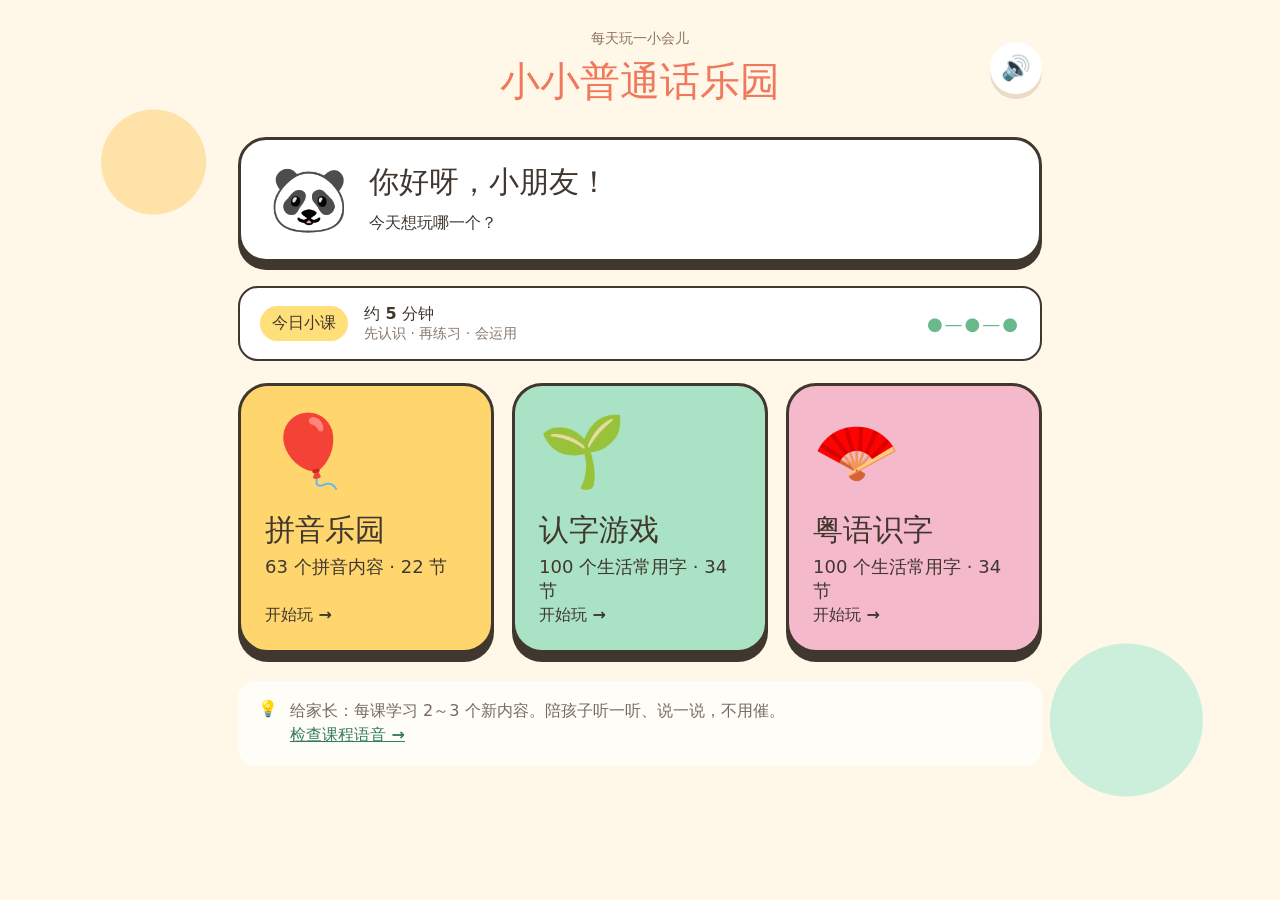
==== index.html @ 43b0bfdf "Build iPad Mandarin and Cantonese learning app" ====
<!doctype html>
<html lang="zh-CN">
  <head>
    <meta charset="UTF-8" />
    <meta name="viewport" content="width=device-width, initial-scale=1" />
    <meta name="theme-color" content="#fff8e8" />
    <meta name="apple-mobile-web-app-capable" content="yes" />
    <meta name="apple-mobile-web-app-status-bar-style" content="default" />
    <meta name="apple-mobile-web-app-title" content="普通话乐园" />
    <link rel="manifest" href="manifest.webmanifest" />
    <link rel="apple-touch-icon" href="assets/icon-180.png" />
    <title>小小普通话乐园</title>
    <link rel="stylesheet" href="styles.css" />
  </head>
  <body>
    <main class="app">
      <header class="topbar">
        <button id="homeButton" class="icon-button hidden" aria-label="返回首页">←</button>
        <div>
          <p class="eyebrow">每天玩一小会儿</p>
          <h1 id="pageTitle">小小普通话乐园</h1>
        </div>
        <button id="soundButton" class="icon-button" aria-label="打开或关闭声音">🔊</button>
      </header>

      <section id="homeScreen" class="screen active">
        <div class="hello-card">
          <span class="mascot" aria-hidden="true">🐼</span>
          <div>
            <h2>你好呀，小朋友！</h2>
            <p>今天想玩哪一个？</p>
          </div>
        </div>

        <div class="today-strip">
          <div class="today-badge">今日小课</div>
          <div><strong>约 5 分钟</strong><span>先认识 · 再练习 · 会运用</span></div>
          <span class="path-dots" aria-label="三个学习阶段">●—●—●</span>
        </div>

        <div class="game-grid">
          <button class="game-card pinyin-card" data-track="pinyin">
            <span class="game-icon" aria-hidden="true">🎈</span>
            <span class="game-title">拼音乐园</span>
            <span class="game-copy">63 个拼音内容 · 22 节</span>
            <span class="game-start">开始玩 →</span>
          </button>
          <button class="game-card hanzi-card" data-track="hanzi">
            <span class="game-icon" aria-hidden="true">🌱</span>
            <span class="game-title">认字游戏</span>
            <span class="game-copy">100 个生活常用字 · 34 节</span>
            <span class="game-start">开始玩 →</span>
          </button>
          <button class="game-card cantonese-card" data-track="cantonese">
            <span class="game-icon" aria-hidden="true">🪭</span>
            <span class="game-title">粤语识字</span>
            <span class="game-copy">100 个生活常用字 · 34 节</span>
            <span class="game-start">开始玩 →</span>
          </button>
        </div>

        <div class="grownup-note">
          <span>💡</span>
          <p><strong>给家长：</strong>每课学习 2～3 个新内容。陪孩子听一听、说一说，不用催。<br><a href="review.html">检查课程语音 →</a></p>
        </div>
      </section>

      <section id="courseScreen" class="screen">
        <div class="course-summary">
          <div><span id="courseIcon" class="course-icon">🎈</span></div>
          <div><p class="eyebrow">循序渐进的小课</p><h2 id="courseTitle">拼音课程</h2><p id="courseProgress">已完成 0 / 22 节</p></div>
        </div>
        <div id="lessonList" class="lesson-list"></div>
      </section>

      <section id="learnScreen" class="screen" aria-live="polite">
        <div class="lesson-steps">
          <span class="step active">1 认识</span><span>2 练习</span><span>3 完成</span>
        </div>
        <div class="learn-card">
          <p id="learnCount" class="learn-count">先认识 1 / 3</p>
          <div id="learnPicture" class="learn-picture">👂</div>
          <div id="learnMain" class="learn-main">ā</div>
          <p id="learnExample" class="learn-example">阿姨的“阿”</p>
          <button id="learnListenButton" class="listen-button">🔊 听一听</button>
          <p class="say-tip">听完后，也跟着说一遍吧</p>
          <button id="learnNextButton" class="primary-button">我认识了 →</button>
        </div>
      </section>

      <section id="gameScreen" class="screen" aria-live="polite">
        <div class="lesson-steps">
          <span>1 认识</span><span class="active">2 练习</span><span>3 完成</span>
        </div>
        <div class="progress-row">
          <span id="roundLabel">第 1 题 / 5</span>
          <div class="progress-track"><div id="progressBar" class="progress-bar"></div></div>
          <span id="stars">☆ ☆ ☆ ☆ ☆</span>
        </div>

        <div class="question-card">
          <div id="picture" class="picture" aria-hidden="true">👂</div>
          <p id="prompt" class="prompt">听一听，哪个是 ā？</p>
          <button id="listenButton" class="listen-button">🔊 再听一次</button>
          <div id="answers" class="answers"></div>
          <p id="feedback" class="feedback" role="status"></p>
        </div>
      </section>

      <section id="finishScreen" class="screen">
        <div class="lesson-steps">
          <span>1 认识</span><span>2 练习</span><span class="active">3 完成</span>
        </div>
        <div class="finish-card">
          <div class="celebration" aria-hidden="true">🎉</div>
          <h2>完成啦！</h2>
          <p id="finishMessage">你得到 5 颗小星星</p>
          <div id="finishStars" class="finish-stars">⭐ ⭐ ⭐ ⭐ ⭐</div>
          <button id="againButton" class="primary-button">再玩一次</button>
          <button id="finishHomeButton" class="text-button">换一个游戏</button>
        </div>
      </section>
    </main>
    <script src="data/curriculum.js"></script>
    <script src="app.js"></script>
    <script>if ("serviceWorker" in navigator) navigator.serviceWorker.register("service-worker.js");</script>
  </body>
</html>
---- styles.css ----
:root {
  color-scheme: light;
  font-family: "PingFang SC", "Microsoft YaHei", system-ui, sans-serif;
  color: #40372f;
  background: #fff8e8;
  font-synthesis: none;
}

* { box-sizing: border-box; }

body {
  margin: 0;
  min-height: 100vh;
  background:
    radial-gradient(circle at 12% 18%, #ffe2a8 0 52px, transparent 53px),
    radial-gradient(circle at 88% 80%, #ccefdc 0 76px, transparent 77px),
    #fff8e8;
}

button { font: inherit; }

.app {
  width: min(900px, 100%);
  min-height: 100vh;
  margin: 0 auto;
  padding: 28px clamp(18px, 5vw, 48px) 40px;
}

.topbar {
  display: grid;
  grid-template-columns: 52px 1fr 52px;
  align-items: center;
  gap: 12px;
  margin-bottom: 28px;
  text-align: center;
}

.eyebrow { margin: 0 0 4px; color: #8e735f; font-size: 14px; }
h1 { margin: 0; font-size: clamp(26px, 5vw, 40px); color: #f0785c; }
h2 { margin: 0 0 8px; font-size: clamp(22px, 4vw, 30px); }
p { margin: 0; line-height: 1.55; }

.icon-button {
  width: 52px;
  height: 52px;
  border: 0;
  border-radius: 50%;
  background: white;
  box-shadow: 0 5px 0 #eadcc8;
  font-size: 24px;
  cursor: pointer;
}
.icon-button:active { transform: translateY(3px); box-shadow: 0 2px 0 #eadcc8; }
.hidden { visibility: hidden; }
.screen { display: none; }
.screen.active { display: block; animation: appear .25s ease-out; }

.hello-card {
  display: flex;
  align-items: center;
  gap: 20px;
  padding: 22px 28px;
  margin-bottom: 24px;
  border: 3px solid #40372f;
  border-radius: 28px;
  background: white;
  box-shadow: 0 8px 0 #40372f;
}
.mascot { font-size: 64px; }

.game-grid { display: grid; grid-template-columns: repeat(3, 1fr); gap: 18px; }
.today-strip {
  display: flex;
  align-items: center;
  gap: 16px;
  padding: 16px 20px;
  margin-bottom: 22px;
  border: 2px solid #40372f;
  border-radius: 20px;
  background: #fff;
}
.today-strip div:nth-child(2) { display: flex; flex: 1; flex-direction: column; }
.today-strip span { color: #88776a; font-size: 14px; }
.today-badge { padding: 7px 12px; border-radius: 99px; background: #ffdf79; font-weight: 800; }
.today-strip .path-dots { color: #69b98d; font-size: 18px; letter-spacing: 2px; }
.game-card {
  display: flex;
  min-height: 270px;
  padding: 24px;
  flex-direction: column;
  align-items: flex-start;
  border: 3px solid #40372f;
  border-radius: 30px;
  color: #40372f;
  box-shadow: 0 9px 0 #40372f;
  cursor: pointer;
  text-align: left;
  transition: transform .15s ease;
}
.game-card:hover { transform: translateY(-3px); }
.game-card:active { transform: translateY(5px); box-shadow: 0 4px 0 #40372f; }
.pinyin-card { background: #ffd66e; }
.hanzi-card { background: #a9e2c4; }
.cantonese-card { background: #f5b9cc; }
.game-icon { font-size: 70px; }
.game-title { margin-top: 18px; font-size: 30px; font-weight: 800; }
.game-copy { margin-top: 4px; font-size: 18px; }
.game-start { margin-top: auto; font-weight: 700; }

.grownup-note {
  display: flex;
  gap: 12px;
  padding: 18px 20px;
  margin-top: 28px;
  border-radius: 18px;
  background: rgb(255 255 255 / 70%);
  color: #786a60;
}
.course-summary { display: flex; align-items: center; gap: 20px; padding: 22px; margin-bottom: 20px; border: 3px solid #40372f; border-radius: 26px; background: white; box-shadow: 0 7px 0 #40372f; }
.course-icon { font-size: 64px; }
.lesson-list { display: grid; gap: 12px; }
.lesson-group { margin-top: 18px; color: #796b60; font-size: 17px; }
.lesson-button { display: grid; grid-template-columns: 52px 1fr auto; align-items: center; gap: 14px; width: 100%; padding: 15px 18px; border: 2px solid #40372f; border-radius: 19px; background: white; box-shadow: 0 4px 0 #40372f; color: #40372f; text-align: left; cursor: pointer; }
.lesson-button:active { transform: translateY(3px); box-shadow: 0 1px 0 #40372f; }
.lesson-number { display: grid; width: 42px; height: 42px; place-items: center; border-radius: 50%; background: #fff0b8; font-weight: 800; }
.lesson-name { font-size: 18px; font-weight: 800; }
.lesson-content { display: block; margin-top: 2px; color: #897b70; font-size: 14px; }
.lesson-status { color: #e9a428; font-size: 22px; }

.progress-row { display: flex; align-items: center; gap: 14px; margin-bottom: 22px; font-weight: 700; }
.lesson-steps {
  display: flex;
  justify-content: center;
  gap: 8px;
  margin-bottom: 18px;
  color: #9b8e83;
  font-weight: 700;
}
.lesson-steps span { padding: 7px 13px; border-radius: 99px; background: rgb(255 255 255 / 65%); }
.lesson-steps .active { background: #40372f; color: white; }
.learn-card {
  min-height: 540px;
  padding: 32px 24px;
  border: 3px solid #40372f;
  border-radius: 32px;
  background: white;
  box-shadow: 0 9px 0 #40372f;
  text-align: center;
}
.learn-count { color: #897a6e; font-weight: 700; }
.learn-picture { margin-top: 22px; font-size: 82px; }
.learn-main { margin: 8px 0; color: #ef765b; font-size: clamp(68px, 16vw, 110px); font-weight: 800; line-height: 1.1; }
.learn-example { margin-bottom: 22px; font-size: 24px; font-weight: 700; }
.say-tip { margin: 16px 0 22px; color: #897a6e; }
.progress-track { height: 14px; flex: 1; overflow: hidden; border: 2px solid #40372f; border-radius: 99px; background: white; }
.progress-bar { width: 20%; height: 100%; background: #f6ad55; transition: width .3s ease; }
#stars { color: #ef9c22; white-space: nowrap; }

.question-card {
  min-height: 540px;
  padding: 34px clamp(18px, 5vw, 48px);
  border: 3px solid #40372f;
  border-radius: 32px;
  background: white;
  box-shadow: 0 9px 0 #40372f;
  text-align: center;
}
.picture { min-height: 110px; font-size: 88px; line-height: 1.2; }
.prompt { margin: 12px 0 16px; font-size: clamp(25px, 5vw, 36px); font-weight: 800; }
.listen-button, .primary-button {
  padding: 14px 24px;
  border: 2px solid #40372f;
  border-radius: 99px;
  background: #dff3ff;
  box-shadow: 0 4px 0 #40372f;
  font-weight: 700;
  cursor: pointer;
}
.answers { display: grid; grid-template-columns: repeat(3, 1fr); gap: 15px; margin-top: 30px; }
.answer-button {
  min-height: 104px;
  padding: 12px;
  border: 3px solid #40372f;
  border-radius: 22px;
  background: #fff7d6;
  box-shadow: 0 6px 0 #40372f;
  font-size: clamp(28px, 6vw, 44px);
  font-weight: 800;
  cursor: pointer;
}
.answer-button:active { transform: translateY(4px); box-shadow: 0 2px 0 #40372f; }
.answer-button.correct { background: #bdebcf; }
.answer-button.wrong { background: #ffd2cc; animation: shake .25s; }
.feedback { min-height: 36px; margin-top: 24px; font-size: 22px; font-weight: 700; color: #e56c52; }

.finish-card { padding: 56px 24px; border: 3px solid #40372f; border-radius: 32px; background: white; box-shadow: 0 9px 0 #40372f; text-align: center; }
.celebration { font-size: 90px; }
.finish-card h2 { font-size: 40px; color: #f0785c; }
.finish-stars { margin: 22px 0; font-size: clamp(28px, 7vw, 50px); }
.primary-button { display: block; min-width: 210px; margin: 0 auto 16px; background: #ffd66e; font-size: 21px; }
.text-button { padding: 10px; border: 0; background: transparent; color: #6f655d; font-weight: 700; cursor: pointer; }
.grownup-note a, .back-link { color: #367d5b; font-weight: 800; }
.review-app { width: min(1050px, 100%); }
.review-header { margin-bottom: 24px; }
.review-header h1 { margin-top: 20px; text-align: left; }
.review-tools { display: flex; align-items: center; gap: 10px; flex-wrap: wrap; margin-bottom: 20px; }
.review-tools strong { margin-left: auto; }
.filter-button { padding: 9px 14px; border: 2px solid #40372f; border-radius: 99px; background: white; cursor: pointer; }
.filter-button.active { background: #40372f; color: white; }
.review-list { display: grid; gap: 10px; }
.review-row { display: grid; grid-template-columns: 70px 1fr auto auto auto; align-items: center; gap: 10px; padding: 12px 15px; border: 2px solid #40372f; border-radius: 17px; background: white; }
.review-row.passed { border-color: #59a87b; background: #effbf4; }
.review-row.flagged { border-color: #e27863; background: #fff1ee; }
.review-symbol { font-size: 34px; font-weight: 800; text-align: center; }
.review-copy { display: flex; flex-direction: column; }
.review-copy span { color: #796d64; }
.review-row button { padding: 9px 12px; border: 1px solid #40372f; border-radius: 10px; background: white; cursor: pointer; }
.pass-review { color: #26734a; }.flag-review { color: #b94b39; }

@keyframes appear { from { opacity: 0; transform: translateY(8px); } }
@keyframes shake { 25% { transform: translateX(-7px); } 75% { transform: translateX(7px); } }

@media (max-width: 620px) {
  .app { padding-top: 18px; }
  .game-grid { grid-template-columns: 1fr; }
  .game-card { min-height: 205px; }
  .game-icon { font-size: 54px; }
  .answers { gap: 9px; }
  .answer-button { min-height: 84px; }
  .progress-row { flex-wrap: wrap; }
  .progress-track { order: 3; flex-basis: 100%; }
  .today-strip .path-dots { display: none; }
  .review-row { grid-template-columns: 48px 1fr; }
  .review-row button { grid-row: 2; }
  .review-row .play-review { grid-column: 1; }
  .review-row .pass-review, .review-row .flag-review { grid-column: auto; }
  .review-tools strong { flex-basis: 100%; }
}
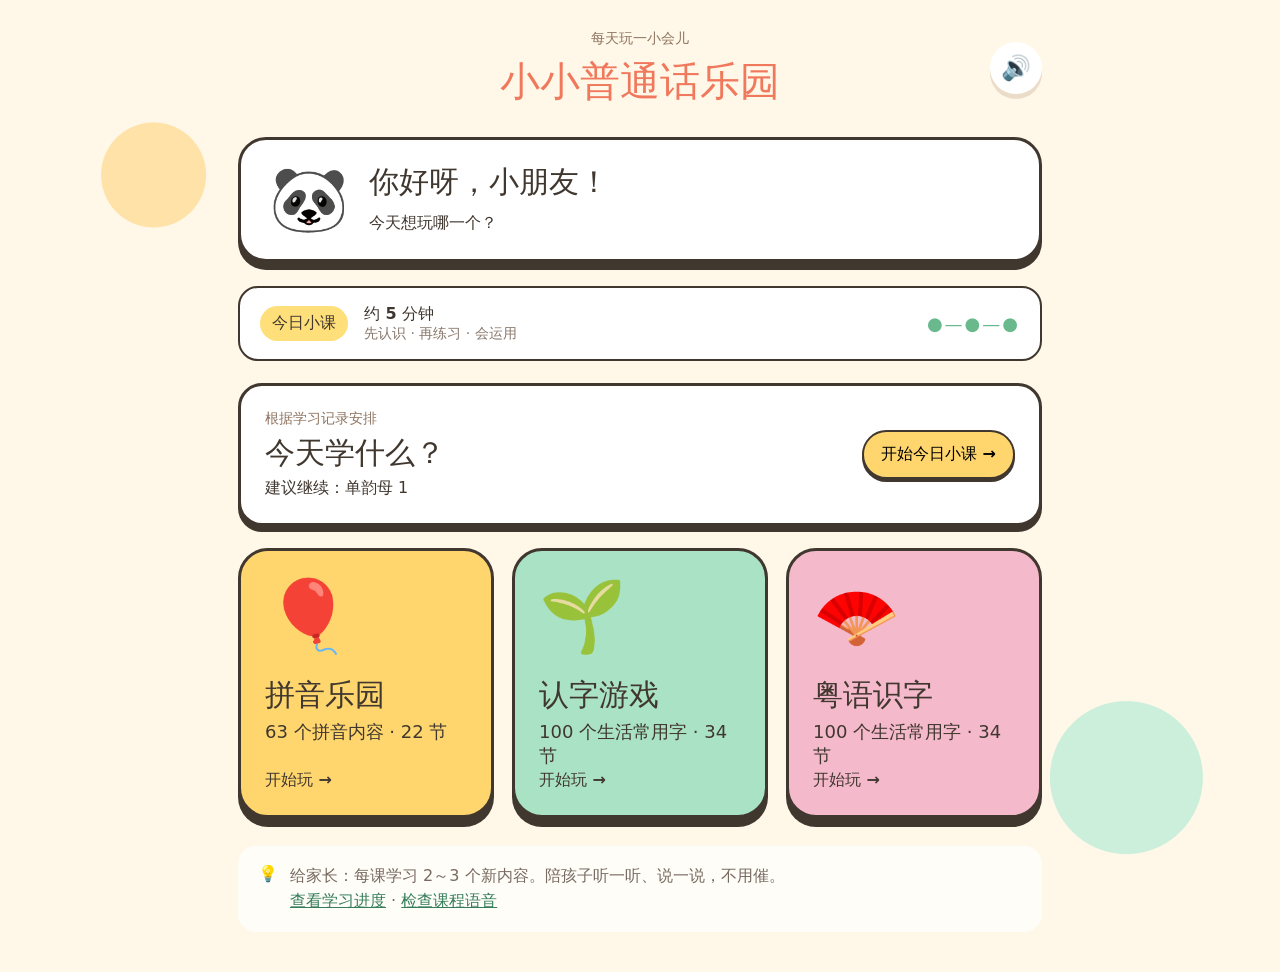
==== commit ab28db5a: "Add adaptive review and parent progress" ====
--- a/index.html
+++ b/index.html
@@ -38,6 +38,15 @@
           <span class="path-dots" aria-label="三个学习阶段">●—●—●</span>
         </div>
 
+        <div class="daily-card">
+          <div>
+            <p class="eyebrow">根据学习记录安排</p>
+            <h2>今天学什么？</h2>
+            <p id="dailyMessage">从第一节小课开始吧</p>
+          </div>
+          <div id="dailyActions" class="daily-actions"></div>
+        </div>
+
         <div class="game-grid">
           <button class="game-card pinyin-card" data-track="pinyin">
             <span class="game-icon" aria-hidden="true">🎈</span>
@@ -61,7 +70,7 @@
 
         <div class="grownup-note">
           <span>💡</span>
-          <p><strong>给家长：</strong>每课学习 2～3 个新内容。陪孩子听一听、说一说，不用催。<br><a href="review.html">检查课程语音 →</a></p>
+          <p><strong>给家长：</strong>每课学习 2～3 个新内容。陪孩子听一听、说一说，不用催。<br><a href="progress.html">查看学习进度</a> · <a href="review.html">检查课程语音</a></p>
         </div>
       </section>
 
--- a/styles.css
+++ b/styles.css
@@ -83,6 +83,12 @@
 .today-strip span { color: #88776a; font-size: 14px; }
 .today-badge { padding: 7px 12px; border-radius: 99px; background: #ffdf79; font-weight: 800; }
 .today-strip .path-dots { color: #69b98d; font-size: 18px; letter-spacing: 2px; }
+.daily-card { display: flex; align-items: center; gap: 20px; padding: 22px 24px; margin-bottom: 22px; border: 3px solid #40372f; border-radius: 24px; background: white; box-shadow: 0 6px 0 #40372f; }
+.daily-card > div:first-child { flex: 1; }
+.daily-card h2 { margin-bottom: 2px; }
+.daily-actions { display: flex; gap: 9px; flex-wrap: wrap; justify-content: flex-end; }
+.daily-button { padding: 12px 17px; border: 2px solid #40372f; border-radius: 99px; background: #ffd66e; box-shadow: 0 3px 0 #40372f; font-weight: 800; cursor: pointer; }
+.daily-button.review { background: #f5b9cc; }
 .game-card {
   display: flex;
   min-height: 270px;
@@ -216,6 +222,13 @@
 .review-copy span { color: #796d64; }
 .review-row button { padding: 9px 12px; border: 1px solid #40372f; border-radius: 10px; background: white; cursor: pointer; }
 .pass-review { color: #26734a; }.flag-review { color: #b94b39; }
+.stats-grid { display: grid; grid-template-columns: repeat(3, 1fr); gap: 16px; margin: 22px 0; }
+.stat-card { padding: 22px; border: 2px solid #40372f; border-radius: 20px; background: white; }
+.stat-number { display: block; font-size: 38px; font-weight: 800; color: #ef765b; }
+.track-progress { margin: 14px 0; padding: 18px; border: 2px solid #40372f; border-radius: 18px; background: white; }
+.track-progress-row { display: flex; justify-content: space-between; margin-bottom: 9px; font-weight: 800; }
+.mastery-bar { height: 14px; overflow: hidden; border: 2px solid #40372f; border-radius: 99px; background: #eee7dc; }
+.mastery-fill { height: 100%; background: #69b98d; }
 
 @keyframes appear { from { opacity: 0; transform: translateY(8px); } }
 @keyframes shake { 25% { transform: translateX(-7px); } 75% { transform: translateX(7px); } }
@@ -230,6 +243,9 @@
   .progress-row { flex-wrap: wrap; }
   .progress-track { order: 3; flex-basis: 100%; }
   .today-strip .path-dots { display: none; }
+  .daily-card { align-items: stretch; flex-direction: column; }
+  .daily-actions { justify-content: flex-start; }
+  .stats-grid { grid-template-columns: 1fr; }
   .review-row { grid-template-columns: 48px 1fr; }
   .review-row button { grid-row: 2; }
   .review-row .play-review { grid-column: 1; }
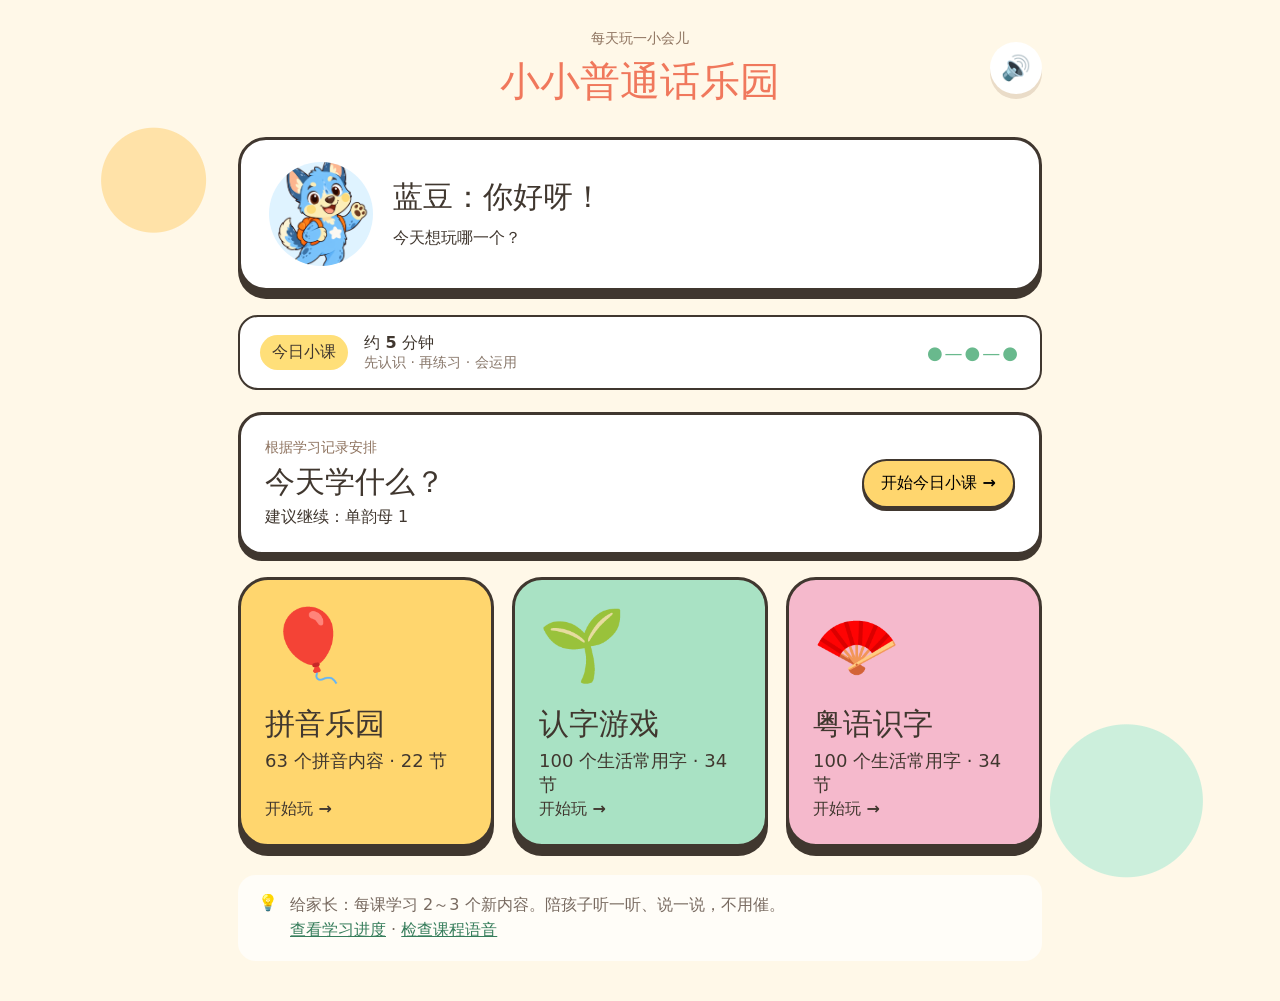
==== commit 896ae098: "Add Landou mascot throughout learning experience" ====
--- a/index.html
+++ b/index.html
@@ -25,9 +25,9 @@
 
       <section id="homeScreen" class="screen active">
         <div class="hello-card">
-          <span class="mascot" aria-hidden="true">🐼</span>
+          <button id="mascotHello" class="mascot-button" aria-label="听蓝豆打招呼"><img src="assets/landou-mascot-app.png" alt="蓝色小狗蓝豆挥手" /></button>
           <div>
-            <h2>你好呀，小朋友！</h2>
+            <h2>蓝豆：你好呀！</h2>
             <p>今天想玩哪一个？</p>
           </div>
         </div>
@@ -87,6 +87,7 @@
           <span class="step active">1 认识</span><span>2 练习</span><span>3 完成</span>
         </div>
         <div class="learn-card">
+          <div class="coach-line"><img src="assets/landou-mascot-app.png" alt="" /><span>蓝豆带你认识新朋友</span></div>
           <p id="learnCount" class="learn-count">先认识 1 / 3</p>
           <div id="learnPicture" class="learn-picture">👂</div>
           <div id="learnMain" class="learn-main">ā</div>
@@ -108,6 +109,7 @@
         </div>
 
         <div class="question-card">
+          <img id="coachMini" class="coach-mini" src="assets/landou-mascot-app.png" alt="蓝豆陪你答题" />
           <div id="picture" class="picture" aria-hidden="true">👂</div>
           <p id="prompt" class="prompt">听一听，哪个是 ā？</p>
           <button id="listenButton" class="listen-button">🔊 再听一次</button>
@@ -121,7 +123,7 @@
           <span>1 认识</span><span>2 练习</span><span class="active">3 完成</span>
         </div>
         <div class="finish-card">
-          <div class="celebration" aria-hidden="true">🎉</div>
+          <img class="finish-mascot" src="assets/landou-mascot-app.png" alt="蓝豆和你一起庆祝" />
           <h2>完成啦！</h2>
           <p id="finishMessage">你得到 5 颗小星星</p>
           <div id="finishStars" class="finish-stars">⭐ ⭐ ⭐ ⭐ ⭐</div>
--- a/styles.css
+++ b/styles.css
@@ -66,7 +66,9 @@
   background: white;
   box-shadow: 0 8px 0 #40372f;
 }
-.mascot { font-size: 64px; }
+.mascot-button { width: 104px; height: 104px; padding: 0; overflow: hidden; flex: 0 0 auto; border: 0; border-radius: 50%; background: #dff3ff; cursor: pointer; }
+.mascot-button img { width: 100%; height: 100%; object-fit: contain; object-position: center 12%; transform: scale(1.25); }
+.mascot-button:active { transform: scale(.94); }
 
 .game-grid { display: grid; grid-template-columns: repeat(3, 1fr); gap: 18px; }
 .today-strip {
@@ -154,6 +156,8 @@
   text-align: center;
 }
 .learn-count { color: #897a6e; font-weight: 700; }
+.coach-line { display: inline-flex; align-items: center; gap: 8px; padding: 7px 14px 7px 7px; border-radius: 99px; background: #eaf7ff; color: #426b84; font-weight: 800; }
+.coach-line img { width: 42px; height: 42px; object-fit: contain; }
 .learn-picture { margin-top: 22px; font-size: 82px; }
 .learn-main { margin: 8px 0; color: #ef765b; font-size: clamp(68px, 16vw, 110px); font-weight: 800; line-height: 1.1; }
 .learn-example { margin-bottom: 22px; font-size: 24px; font-weight: 700; }
@@ -163,6 +167,7 @@
 #stars { color: #ef9c22; white-space: nowrap; }
 
 .question-card {
+  position: relative;
   min-height: 540px;
   padding: 34px clamp(18px, 5vw, 48px);
   border: 3px solid #40372f;
@@ -171,6 +176,8 @@
   box-shadow: 0 9px 0 #40372f;
   text-align: center;
 }
+.coach-mini { position: absolute; top: 18px; right: 22px; width: 70px; height: 76px; object-fit: contain; transition: transform .2s ease; }
+.coach-mini.celebrate { animation: mascot-bounce .55s ease; }
 .picture { min-height: 110px; font-size: 88px; line-height: 1.2; }
 .prompt { margin: 12px 0 16px; font-size: clamp(25px, 5vw, 36px); font-weight: 800; }
 .listen-button, .primary-button {
@@ -200,7 +207,7 @@
 .feedback { min-height: 36px; margin-top: 24px; font-size: 22px; font-weight: 700; color: #e56c52; }
 
 .finish-card { padding: 56px 24px; border: 3px solid #40372f; border-radius: 32px; background: white; box-shadow: 0 9px 0 #40372f; text-align: center; }
-.celebration { font-size: 90px; }
+.finish-mascot { width: min(250px, 60vw); height: 230px; object-fit: contain; animation: mascot-bounce .8s ease; }
 .finish-card h2 { font-size: 40px; color: #f0785c; }
 .finish-stars { margin: 22px 0; font-size: clamp(28px, 7vw, 50px); }
 .primary-button { display: block; min-width: 210px; margin: 0 auto 16px; background: #ffd66e; font-size: 21px; }
@@ -232,6 +239,7 @@
 
 @keyframes appear { from { opacity: 0; transform: translateY(8px); } }
 @keyframes shake { 25% { transform: translateX(-7px); } 75% { transform: translateX(7px); } }
+@keyframes mascot-bounce { 0%, 100% { transform: translateY(0) rotate(0); } 35% { transform: translateY(-16px) rotate(-5deg); } 70% { transform: translateY(-5px) rotate(5deg); } }
 
 @media (max-width: 620px) {
   .app { padding-top: 18px; }
@@ -251,4 +259,6 @@
   .review-row .play-review { grid-column: 1; }
   .review-row .pass-review, .review-row .flag-review { grid-column: auto; }
   .review-tools strong { flex-basis: 100%; }
-}
+  .mascot-button { width: 82px; height: 82px; }
+  .coach-mini { width: 52px; height: 58px; right: 12px; }
+}
